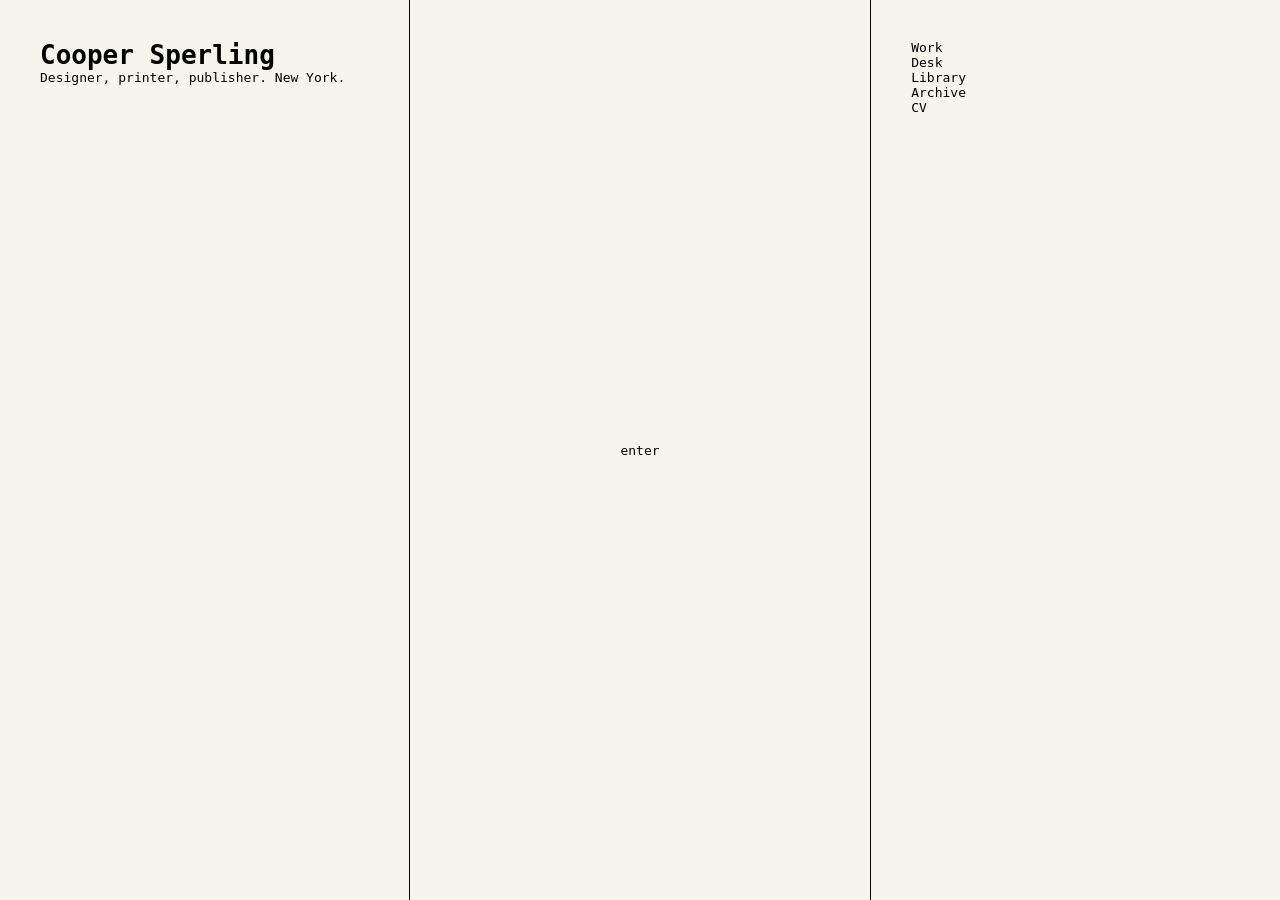
==== index.html @ c52fc111 "first commit" ====
<!DOCTYPE html>
<html lang="en">
<head>
    <style>

        * {
          margin: 0;
          padding: 0;
          box-sizing: border-box;
        }
      
        body {
          height: 100vh;
          font-family: monospace;
          background: #f7f4ee;
        }
      
        .door-page {
          display: flex;
          height: 100vh;
        }
      
        .bio {
          flex: 1;
          padding: 40px;
          border-right: 1px solid black;
        }
      
        .door {
          flex: 1.4;
          display: flex;
          align-items: center;
          justify-content: center;
          cursor: pointer;
        }
      
        .sitemap {
          flex: 1;
          padding: 40px;
          border-left: 1px solid black;
        }
      
      </style>
</head>
<body>

    <div class="door-page">
  
      <div class="bio">
        <h1>Cooper Sperling</h1>
        <p>Designer, printer, publisher. New York.</p>
      </div>
  
      <div class="door">
        <p>enter</p>
      </div>
  
      <div class="sitemap">
        <p>Work</p>
        <p>Desk</p>
        <p>Library</p>
        <p>Archive</p>
        <p>CV</p>
      </div>
  
    </div>
  
  </body>
</html>
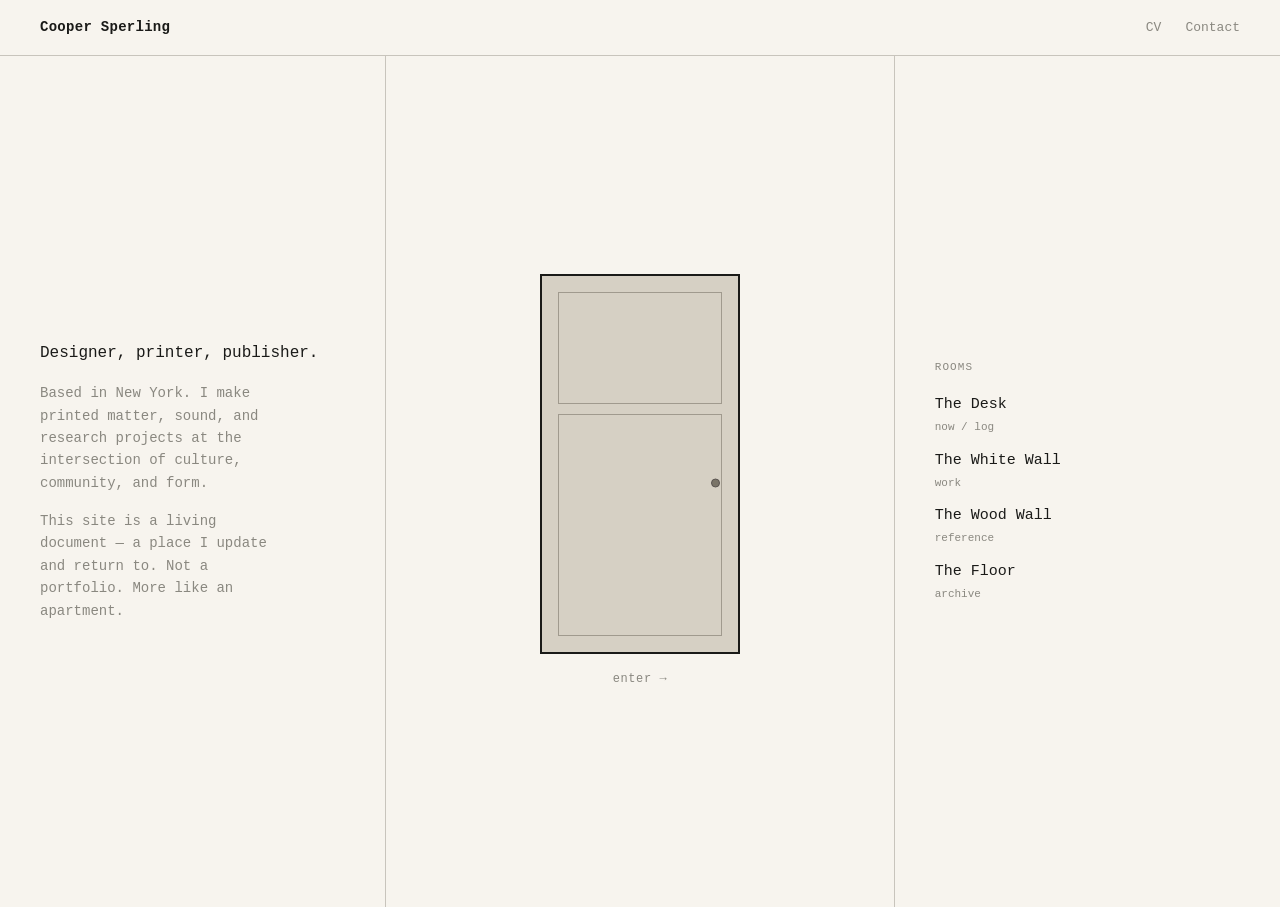
==== commit bc112a89: "Build Door page with three-column layout and shared CSS Co-Authored-By: Claude Sonnet 4.6 <noreply@a" ====
--- a/index.html
+++ b/index.html
@@ -1,70 +1,55 @@
 <!DOCTYPE html>
 <html lang="en">
 <head>
-    <style>
-
-        * {
-          margin: 0;
-          padding: 0;
-          box-sizing: border-box;
-        }
-      
-        body {
-          height: 100vh;
-          font-family: monospace;
-          background: #f7f4ee;
-        }
-      
-        .door-page {
-          display: flex;
-          height: 100vh;
-        }
-      
-        .bio {
-          flex: 1;
-          padding: 40px;
-          border-right: 1px solid black;
-        }
-      
-        .door {
-          flex: 1.4;
-          display: flex;
-          align-items: center;
-          justify-content: center;
-          cursor: pointer;
-        }
-      
-        .sitemap {
-          flex: 1;
-          padding: 40px;
-          border-left: 1px solid black;
-        }
-      
-      </style>
+  <meta charset="UTF-8">
+  <meta name="viewport" content="width=device-width, initial-scale=1.0">
+  <title>Cooper Sperling</title>
+  <link rel="stylesheet" href="style.css">
 </head>
 <body>
 
-    <div class="door-page">
-  
-      <div class="bio">
-        <h1>Cooper Sperling</h1>
-        <p>Designer, printer, publisher. New York.</p>
-      </div>
-  
-      <div class="door">
-        <p>enter</p>
-      </div>
-  
-      <div class="sitemap">
-        <p>Work</p>
-        <p>Desk</p>
-        <p>Library</p>
-        <p>Archive</p>
-        <p>CV</p>
-      </div>
-  
+  <header class="site-header">
+    <span class="header-name">Cooper Sperling</span>
+    <nav class="header-nav">
+      <a href="cv.html">CV</a>
+      <a href="mailto:cgsperling@gmail.com">Contact</a>
+    </nav>
+  </header>
+
+  <main class="door-page">
+
+    <div class="col bio">
+      <p class="bio-title">Designer, printer, publisher.</p>
+      <p class="bio-body">
+        Based in New York. I make printed matter, sound, and research projects
+        at the intersection of culture, community, and form.
+      </p>
+      <p class="bio-body">
+        This site is a living document — a place I update and return to.
+        Not a portfolio. More like an apartment.
+      </p>
     </div>
-  
-  </body>
+
+    <div class="col door-col">
+      <a href="desk.html" class="door-frame" aria-label="Enter">
+        <div class="door-placeholder">
+          <div class="doorknob"></div>
+        </div>
+        <span class="door-label">enter →</span>
+      </a>
+    </div>
+
+    <div class="col sitemap">
+      <p class="sitemap-heading">Rooms</p>
+      <ul class="sitemap-list">
+        <li><a href="desk.html">The Desk</a><span class="room-note">now / log</span></li>
+        <li><a href="wall.html">The White Wall</a><span class="room-note">work</span></li>
+        <li><a href="library.html">The Wood Wall</a><span class="room-note">reference</span></li>
+        <li><a href="floor.html">The Floor</a><span class="room-note">archive</span></li>
+      </ul>
+    </div>
+
+  </main>
+
+</body>
 </html>
-
--- a/style.css
+++ b/style.css
@@ -0,0 +1,210 @@
+/* ─── Reset ─────────────────────────────────────────── */
+* {
+  margin: 0;
+  padding: 0;
+  box-sizing: border-box;
+}
+
+/* ─── Base ───────────────────────────────────────────── */
+:root {
+  --paper: #f7f4ee;
+  --ink: #1a1a18;
+  --rule: #c8c4bc;
+  --muted: #8a8880;
+  --col-gap: 40px;
+}
+
+body {
+  font-family: monospace;
+  background: var(--paper);
+  color: var(--ink);
+  font-size: 14px;
+  line-height: 1.6;
+}
+
+a {
+  color: inherit;
+  text-decoration: none;
+}
+
+a:hover {
+  text-decoration: underline;
+}
+
+/* ─── Persistent header ──────────────────────────────── */
+.site-header {
+  display: flex;
+  justify-content: space-between;
+  align-items: baseline;
+  padding: 16px 40px;
+  border-bottom: 1px solid var(--rule);
+  position: sticky;
+  top: 0;
+  background: var(--paper);
+  z-index: 10;
+}
+
+.header-name {
+  font-weight: bold;
+  letter-spacing: 0.02em;
+}
+
+.header-nav {
+  display: flex;
+  gap: 24px;
+}
+
+.header-nav a {
+  color: var(--muted);
+  font-size: 13px;
+}
+
+.header-nav a:hover {
+  color: var(--ink);
+  text-decoration: none;
+}
+
+/* ─── Door page layout ───────────────────────────────── */
+.door-page {
+  display: flex;
+  height: calc(100vh - 49px); /* full height minus header */
+}
+
+.col {
+  padding: var(--col-gap);
+}
+
+.bio {
+  flex: 1;
+  border-right: 1px solid var(--rule);
+  display: flex;
+  flex-direction: column;
+  justify-content: center;
+  gap: 16px;
+}
+
+.bio-title {
+  font-size: 16px;
+}
+
+.bio-body {
+  color: var(--muted);
+  max-width: 28ch;
+}
+
+/* ─── Door center ────────────────────────────────────── */
+.door-col {
+  flex: 1.4;
+  display: flex;
+  flex-direction: column;
+  align-items: center;
+  justify-content: center;
+  gap: 16px;
+}
+
+.door-frame {
+  display: flex;
+  flex-direction: column;
+  align-items: center;
+  gap: 16px;
+  text-decoration: none;
+}
+
+/* Placeholder door — replace with scanned image later */
+.door-placeholder {
+  width: 200px;
+  height: 380px;
+  border: 2px solid var(--ink);
+  position: relative;
+  background: #d6d0c4;
+  display: flex;
+  flex-direction: column;
+  padding: 16px;
+  gap: 10px;
+  transition: filter 0.2s ease;
+}
+
+.door-frame:hover .door-placeholder {
+  filter: brightness(0.93);
+}
+
+/* door panels — two stacked rectangles like a real apartment door */
+.door-placeholder::before,
+.door-placeholder::after {
+  content: '';
+  display: block;
+  border: 1px solid #a09a8e;
+}
+
+.door-placeholder::before {
+  flex: 1;
+}
+
+.door-placeholder::after {
+  flex: 2;
+}
+
+.doorknob {
+  width: 9px;
+  height: 9px;
+  border-radius: 50%;
+  background: #7a7468;
+  border: 1px solid #5a5450;
+  position: absolute;
+  right: 18px;
+  top: 55%;
+  transform: translateY(-50%);
+}
+
+.door-label {
+  font-size: 12px;
+  color: var(--muted);
+  letter-spacing: 0.05em;
+}
+
+.door-frame:hover .door-label {
+  color: var(--ink);
+}
+
+/* ─── Site map ───────────────────────────────────────── */
+.sitemap {
+  flex: 1;
+  border-left: 1px solid var(--rule);
+  display: flex;
+  flex-direction: column;
+  justify-content: center;
+  gap: 16px;
+}
+
+.sitemap-heading {
+  font-size: 11px;
+  letter-spacing: 0.1em;
+  text-transform: uppercase;
+  color: var(--muted);
+}
+
+.sitemap-list {
+  list-style: none;
+  display: flex;
+  flex-direction: column;
+  gap: 12px;
+}
+
+.sitemap-list li {
+  display: flex;
+  flex-direction: column;
+  gap: 2px;
+}
+
+.sitemap-list a {
+  font-size: 15px;
+}
+
+.sitemap-list a:hover {
+  text-decoration: underline;
+}
+
+.room-note {
+  font-size: 11px;
+  color: var(--muted);
+}
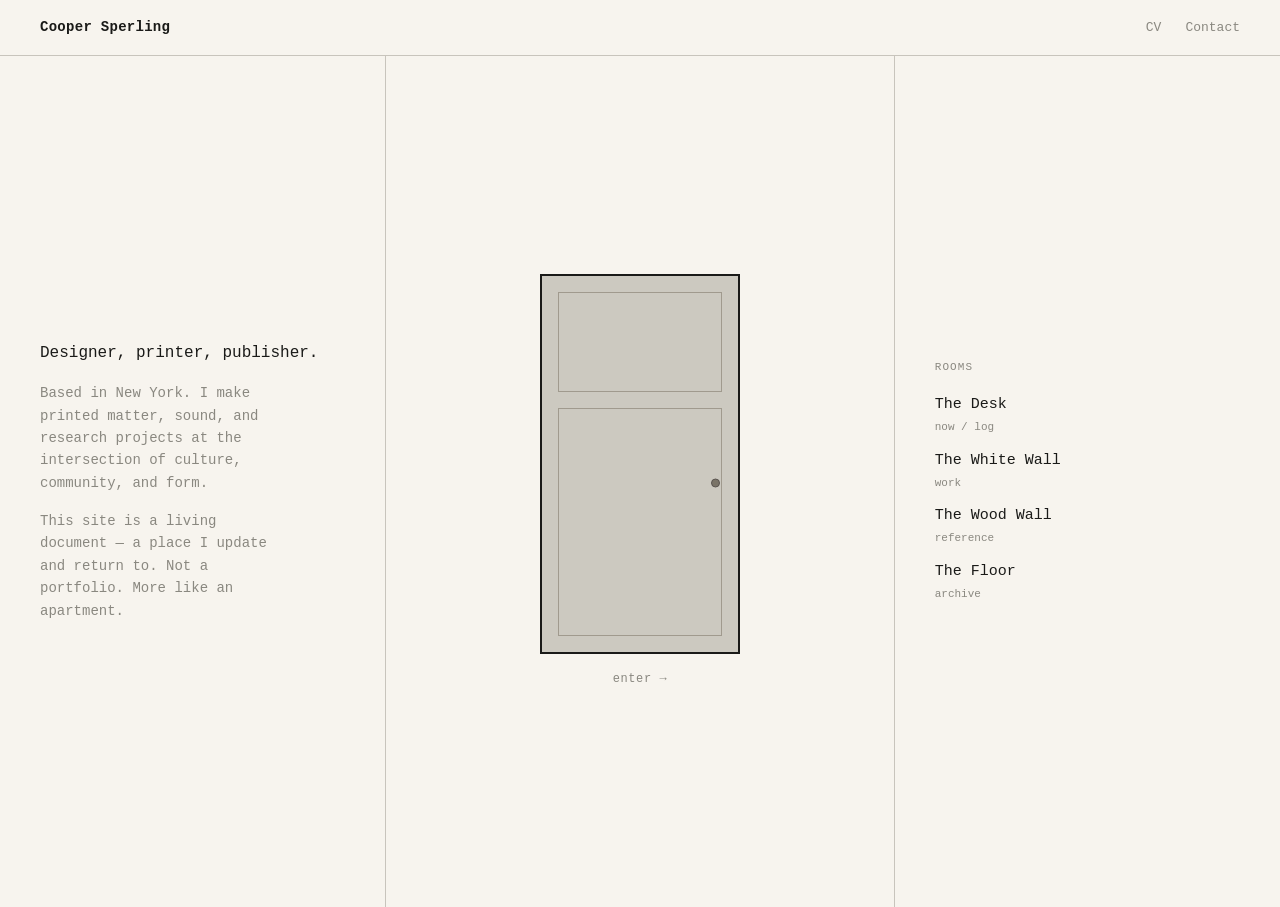
==== commit 305a6d44: "Fix door placeholder — explicit panel divs, simpler CSS Co-Authored-By: Claude Sonnet 4.6 <noreply@a" ====
--- a/index.html
+++ b/index.html
@@ -33,6 +33,8 @@
     <div class="col door-col">
       <a href="desk.html" class="door-frame" aria-label="Enter">
         <div class="door-placeholder">
+          <div class="panel-top"></div>
+          <div class="panel-bottom"></div>
           <div class="doorknob"></div>
         </div>
         <span class="door-label">enter →</span>
--- a/style.css
+++ b/style.css
@@ -116,32 +116,32 @@
   height: 380px;
   border: 2px solid var(--ink);
   position: relative;
-  background: #d6d0c4;
-  display: flex;
-  flex-direction: column;
-  padding: 16px;
-  gap: 10px;
+  background: #ccc9c0;
   transition: filter 0.2s ease;
 }
 
 .door-frame:hover .door-placeholder {
-  filter: brightness(0.93);
-}
-
-/* door panels — two stacked rectangles like a real apartment door */
-.door-placeholder::before,
-.door-placeholder::after {
-  content: '';
-  display: block;
+  filter: brightness(0.9);
+}
+
+/* upper panel */
+.door-placeholder .panel-top {
+  position: absolute;
+  top: 16px;
+  left: 16px;
+  right: 16px;
+  height: 100px;
   border: 1px solid #a09a8e;
 }
 
-.door-placeholder::before {
-  flex: 1;
-}
-
-.door-placeholder::after {
-  flex: 2;
+/* lower panel */
+.door-placeholder .panel-bottom {
+  position: absolute;
+  top: 132px;
+  left: 16px;
+  right: 16px;
+  bottom: 16px;
+  border: 1px solid #a09a8e;
 }
 
 .doorknob {
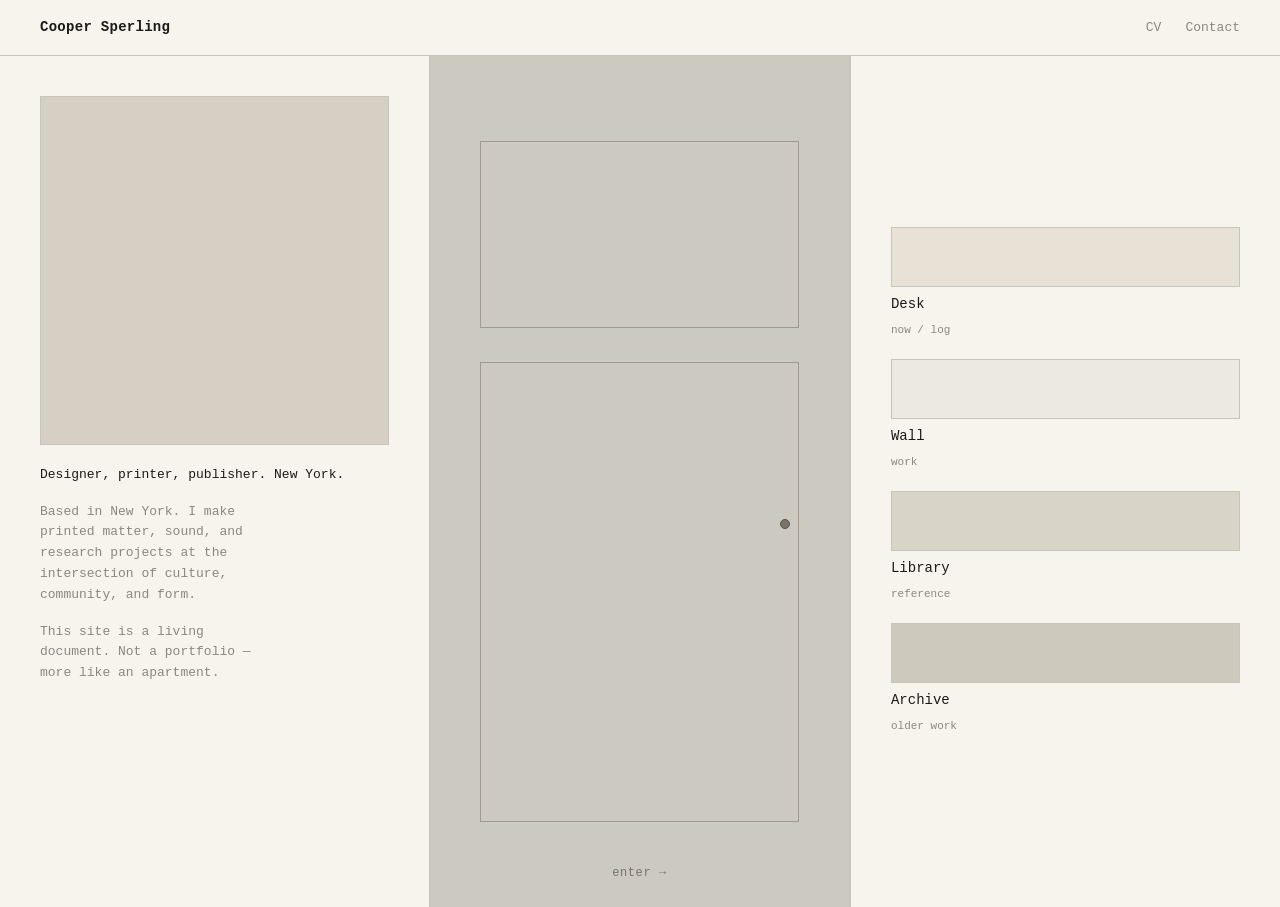
==== commit f00818c4: "Door fills full column, photo placeholder left, scan previews right Co-Authored-By: Claude Sonnet 4." ====
--- a/index.html
+++ b/index.html
@@ -19,35 +19,58 @@
   <main class="door-page">
 
     <div class="col bio">
-      <p class="bio-title">Designer, printer, publisher.</p>
+      <div class="bio-photo-placeholder"></div>
+      <p class="bio-tagline">Designer, printer, publisher. New York.</p>
       <p class="bio-body">
         Based in New York. I make printed matter, sound, and research projects
         at the intersection of culture, community, and form.
       </p>
       <p class="bio-body">
-        This site is a living document — a place I update and return to.
-        Not a portfolio. More like an apartment.
+        This site is a living document. Not a portfolio — more like an apartment.
       </p>
     </div>
 
-    <div class="col door-col">
+    <div class="door-col">
       <a href="desk.html" class="door-frame" aria-label="Enter">
         <div class="door-placeholder">
           <div class="panel-top"></div>
           <div class="panel-bottom"></div>
           <div class="doorknob"></div>
+          <span class="door-label">enter →</span>
         </div>
-        <span class="door-label">enter →</span>
       </a>
     </div>
 
     <div class="col sitemap">
-      <p class="sitemap-heading">Rooms</p>
       <ul class="sitemap-list">
-        <li><a href="desk.html">The Desk</a><span class="room-note">now / log</span></li>
-        <li><a href="wall.html">The White Wall</a><span class="room-note">work</span></li>
-        <li><a href="library.html">The Wood Wall</a><span class="room-note">reference</span></li>
-        <li><a href="floor.html">The Floor</a><span class="room-note">archive</span></li>
+        <li>
+          <a href="desk.html">
+            <div class="room-preview rp-desk"></div>
+            <span class="room-name">Desk</span>
+            <span class="room-note">now / log</span>
+          </a>
+        </li>
+        <li>
+          <a href="wall.html">
+            <div class="room-preview rp-wall"></div>
+            <span class="room-name">Wall</span>
+            <span class="room-note">work</span>
+          </a>
+        </li>
+        <li>
+          <a href="library.html">
+            <div class="room-preview rp-library"></div>
+            <span class="room-name">Library</span>
+            <span class="room-note">reference</span>
+          </a>
+        </li>
+        <li>
+          <a href="floor.html">
+            <div class="room-preview rp-floor"></div>
+            <span class="room-name">Archive</span>
+            <span class="room-note">older work</span>
+          </a>
+        </li>
       </ul>
     </div>
 
--- a/style.css
+++ b/style.css
@@ -79,42 +79,46 @@
   border-right: 1px solid var(--rule);
   display: flex;
   flex-direction: column;
-  justify-content: center;
   gap: 16px;
-}
-
-.bio-title {
-  font-size: 16px;
+  padding-top: var(--col-gap);
+}
+
+.bio-photo-placeholder {
+  width: 100%;
+  aspect-ratio: 1;
+  background: #d6d0c4;
+  border: 1px solid var(--rule);
+  margin-bottom: 4px;
+}
+
+.bio-tagline {
+  font-size: 13px;
 }
 
 .bio-body {
   color: var(--muted);
-  max-width: 28ch;
+  font-size: 13px;
+  max-width: 30ch;
 }
 
 /* ─── Door center ────────────────────────────────────── */
 .door-col {
-  flex: 1.4;
-  display: flex;
-  flex-direction: column;
-  align-items: center;
-  justify-content: center;
-  gap: 16px;
+  flex: 1.2;
+  border-right: 1px solid var(--rule);
 }
 
 .door-frame {
-  display: flex;
-  flex-direction: column;
-  align-items: center;
-  gap: 16px;
-  text-decoration: none;
+  display: block;
+  width: 100%;
+  height: 100%;
+  text-decoration: none;
+  position: relative;
 }
 
 /* Placeholder door — replace with scanned image later */
 .door-placeholder {
-  width: 200px;
-  height: 380px;
-  border: 2px solid var(--ink);
+  width: 100%;
+  height: 100%;
   position: relative;
   background: #ccc9c0;
   transition: filter 0.2s ease;
@@ -127,39 +131,44 @@
 /* upper panel */
 .door-placeholder .panel-top {
   position: absolute;
-  top: 16px;
-  left: 16px;
-  right: 16px;
-  height: 100px;
+  top: 10%;
+  left: 12%;
+  right: 12%;
+  height: 22%;
   border: 1px solid #a09a8e;
 }
 
 /* lower panel */
 .door-placeholder .panel-bottom {
   position: absolute;
-  top: 132px;
-  left: 16px;
-  right: 16px;
-  bottom: 16px;
+  top: 36%;
+  left: 12%;
+  right: 12%;
+  bottom: 10%;
   border: 1px solid #a09a8e;
 }
 
 .doorknob {
-  width: 9px;
-  height: 9px;
+  width: 10px;
+  height: 10px;
   border-radius: 50%;
   background: #7a7468;
   border: 1px solid #5a5450;
   position: absolute;
-  right: 18px;
+  right: 14%;
   top: 55%;
   transform: translateY(-50%);
 }
 
 .door-label {
+  position: absolute;
+  bottom: 24px;
+  left: 50%;
+  transform: translateX(-50%);
   font-size: 12px;
-  color: var(--muted);
+  color: #7a7468;
   letter-spacing: 0.05em;
+  white-space: nowrap;
 }
 
 .door-frame:hover .door-label {
@@ -173,35 +182,47 @@
   display: flex;
   flex-direction: column;
   justify-content: center;
-  gap: 16px;
-}
-
-.sitemap-heading {
-  font-size: 11px;
-  letter-spacing: 0.1em;
-  text-transform: uppercase;
-  color: var(--muted);
+  gap: 24px;
+  padding: var(--col-gap);
 }
 
 .sitemap-list {
   list-style: none;
   display: flex;
   flex-direction: column;
-  gap: 12px;
-}
-
-.sitemap-list li {
-  display: flex;
-  flex-direction: column;
-  gap: 2px;
+  gap: 20px;
 }
 
 .sitemap-list a {
-  font-size: 15px;
-}
-
-.sitemap-list a:hover {
+  display: flex;
+  flex-direction: column;
+  gap: 6px;
+  text-decoration: none;
+}
+
+.sitemap-list a:hover .room-name {
   text-decoration: underline;
+}
+
+/* Placeholder scan thumbnails — replace with real scans later */
+.room-preview {
+  width: 100%;
+  height: 60px;
+  border: 1px solid var(--rule);
+  transition: filter 0.15s ease;
+}
+
+.sitemap-list a:hover .room-preview {
+  filter: brightness(0.92);
+}
+
+.rp-desk    { background: #e8e2d6; }
+.rp-wall    { background: #ece9e2; }
+.rp-library { background: #d8d4c8; }
+.rp-floor   { background: #cdc9bc; }
+
+.room-name {
+  font-size: 14px;
 }
 
 .room-note {
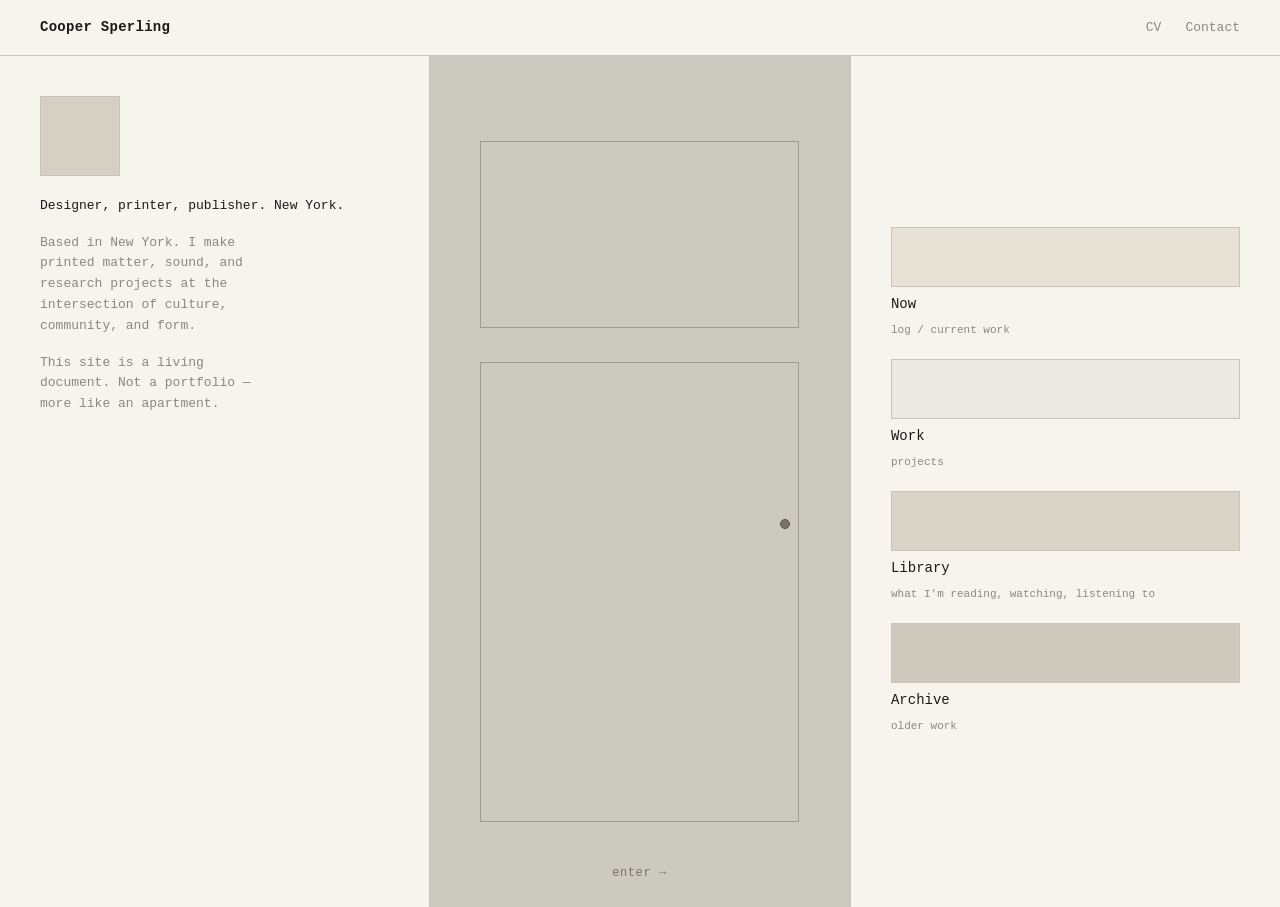
==== commit 32c5f5b1: "Pure function nav names, smaller photo placeholder Co-Authored-By: Claude Sonnet 4.6 <noreply@anthro" ====
--- a/index.html
+++ b/index.html
@@ -46,22 +46,22 @@
         <li>
           <a href="desk.html">
             <div class="room-preview rp-desk"></div>
-            <span class="room-name">Desk</span>
-            <span class="room-note">now / log</span>
+            <span class="room-name">Now</span>
+            <span class="room-note">log / current work</span>
           </a>
         </li>
         <li>
           <a href="wall.html">
             <div class="room-preview rp-wall"></div>
-            <span class="room-name">Wall</span>
-            <span class="room-note">work</span>
+            <span class="room-name">Work</span>
+            <span class="room-note">projects</span>
           </a>
         </li>
         <li>
           <a href="library.html">
             <div class="room-preview rp-library"></div>
             <span class="room-name">Library</span>
-            <span class="room-note">reference</span>
+            <span class="room-note">what I'm reading, watching, listening to</span>
           </a>
         </li>
         <li>
--- a/style.css
+++ b/style.css
@@ -84,8 +84,8 @@
 }
 
 .bio-photo-placeholder {
-  width: 100%;
-  aspect-ratio: 1;
+  width: 80px;
+  height: 80px;
   background: #d6d0c4;
   border: 1px solid var(--rule);
   margin-bottom: 4px;
